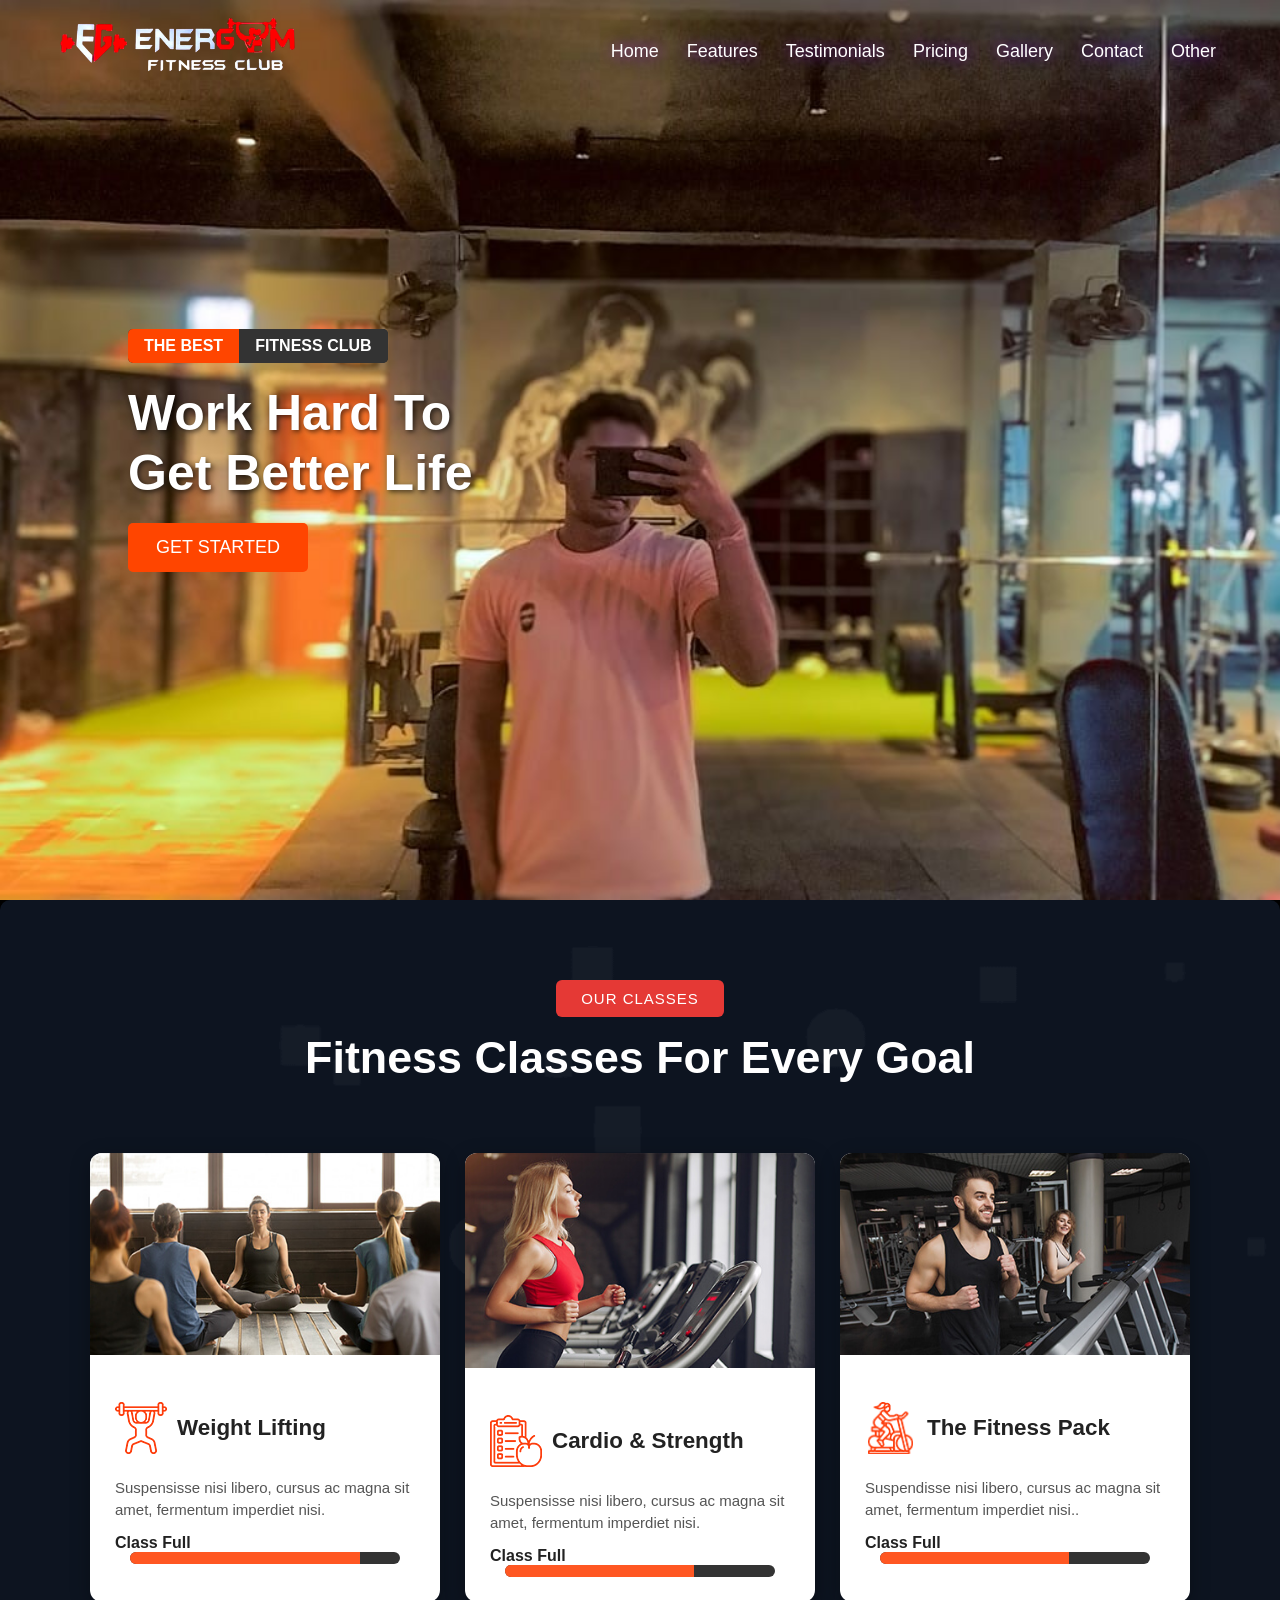
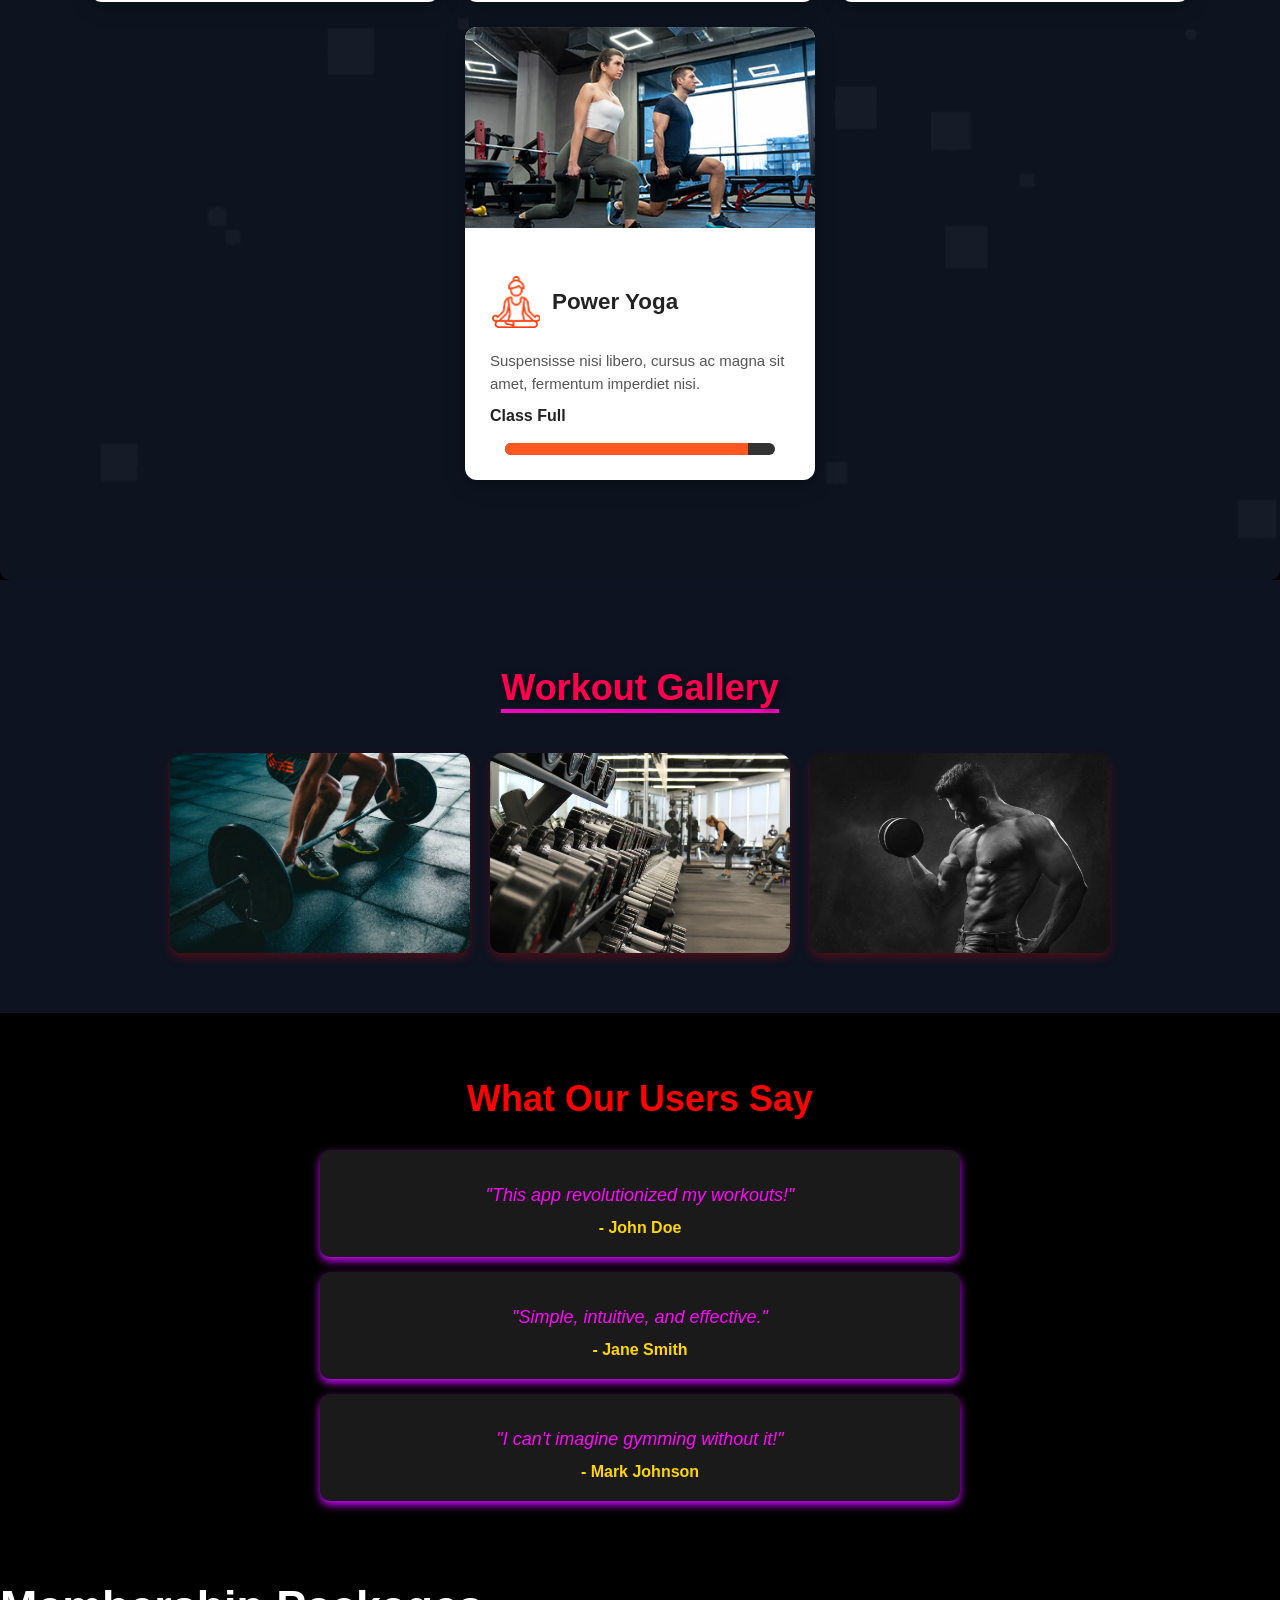
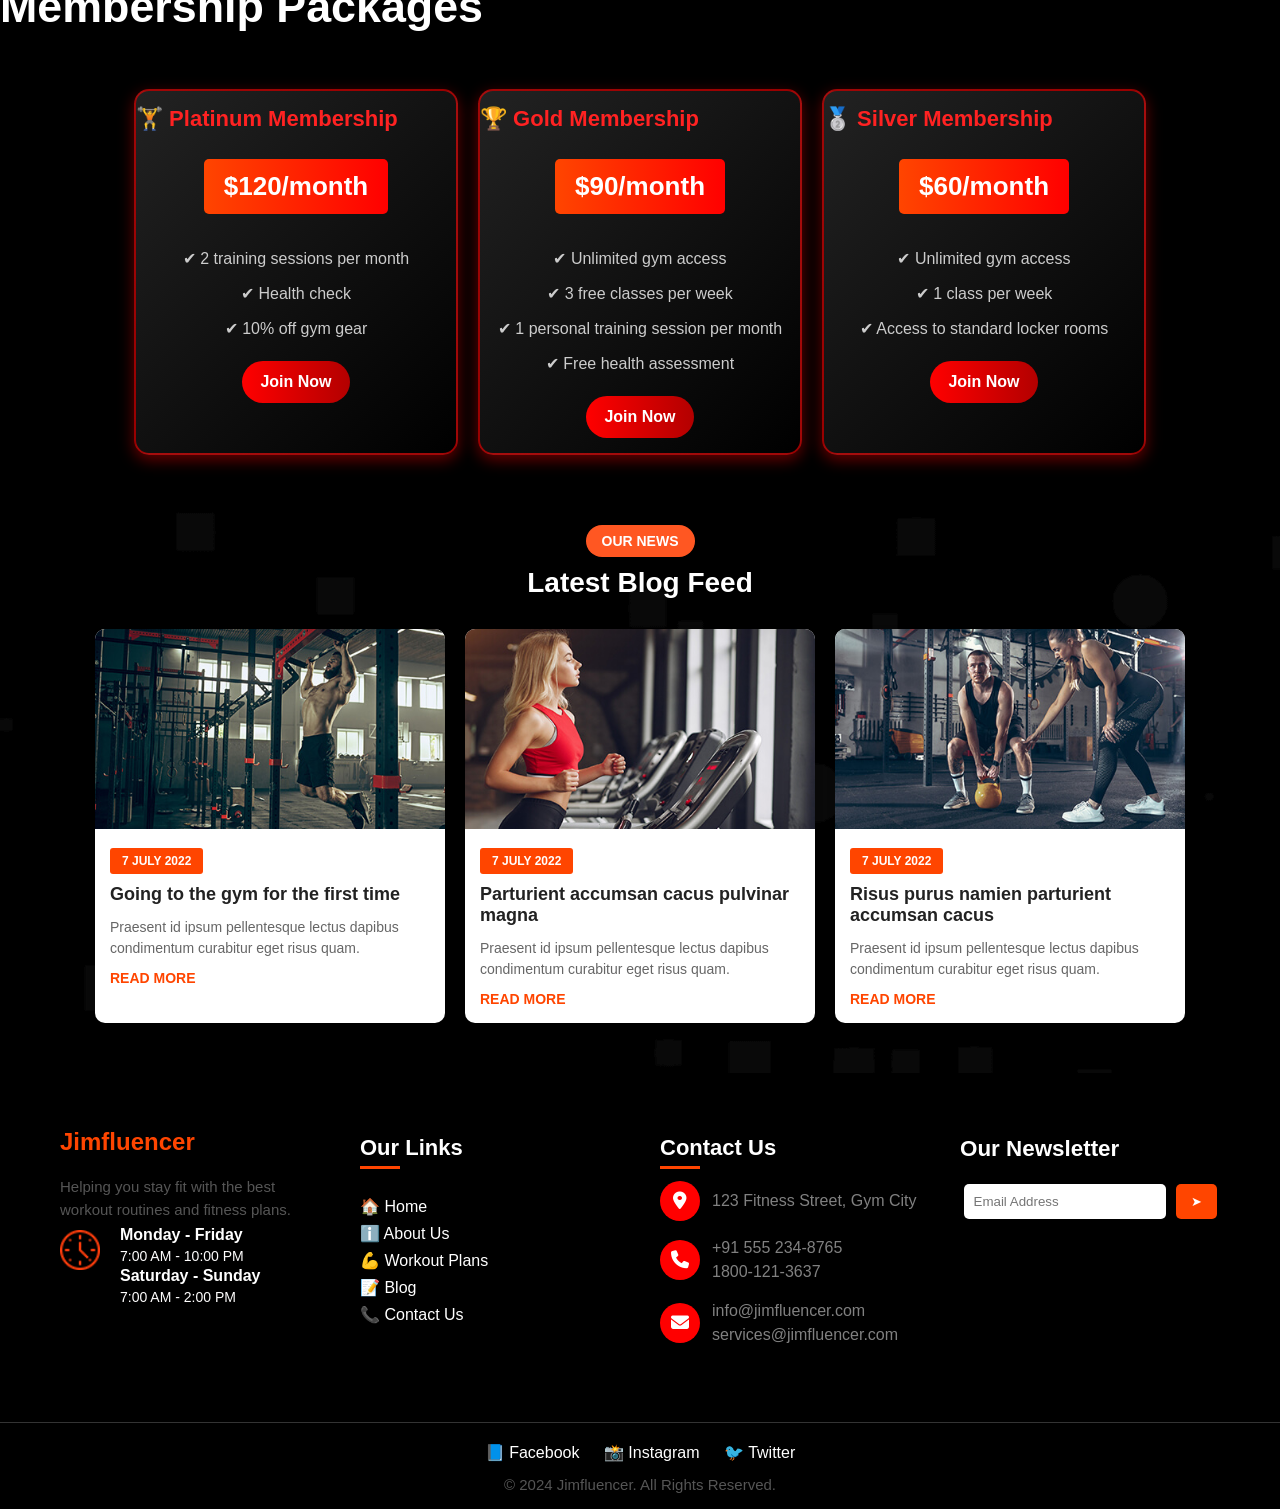
==== index.html @ 138928a2 "gym web" ====
<!DOCTYPE html>
<html lang="en">

<head>
  <meta charset="UTF-8">
  <meta name="viewport" content="width=device-width, initial-scale=1.0">
  <title>Jimfluencer Website</title>
  <head>
    <link rel="stylesheet" href="https://cdnjs.cloudflare.com/ajax/libs/font-awesome/6.4.2/css/all.min.css">
  </head>
  
  <link rel="stylesheet" href="sytle.css">
  <script src="script.js" defer></script>
  <script src="feature.js" defer></script>
  <script src="contect.js"></script>
</head>

<body>

  <!-- Navigation Bar -->
  <nav>
    <div class="logo"><img src="logo-2.png" alt="Energy Fitness Club Logo"></div>
    <div class="hamburger" id="hamburger">
      <div class="line"></div>
      <div class="line"></div>
      <div class="line"></div>
    </div>
    <ul class="nav-links">
      <li><a href="#home">Home</a></li>
      <li><a href="#features">Features</a></li>
      <li><a href="#testimonials">Testimonials</a></li>
      <li><a href="#pricing">Pricing</a></li>
      <li><a href="#gallery">Gallery</a></li>
      <li><a href="#contact">Contact</a></li>

      <!-- Other with Dropdown -->
      <li class="dropdown">
        <a href="#other" id="other-menu">Other</a>
        <ul class="dropdown-list" id="dropdownList">
            <li class="dropdown">
                <a href="#diet" id="diet-menu">Diet</a>
                <ul class="dropdown-list sub-dropdown" id="dietDropdown">
                    <li class="Aa"><a href="#keto">Keto Diet</a></li>
                    <li><a href="#vegan">Vegan Diet</a></li>
                    <li><a href="#paleo">Paleo Diet</a></li>
                </ul>
            </li>
            <li><a href="#videos">Videos</a></li>
            <li><a href="#new-list">Our New List</a></li>
            <li><a href="#charts">Charts</a></li>
        </ul>
    </li>
    
    </ul>
  </nav>


<!-- hero section -->
  <section class="hero">
    <div class="hero-tag">
        <span class="highlight">THE BEST</span>
        <span class="normal">FITNESS CLUB</span>
    </div>
    <h1>Work Hard To <br> Get Better Life</h1>
    <!-- <p>Duis mollis felis quis libero dictum vehicula. Duis dictum lorem mi, a faucibus nisi eleifend eu.</p> -->
    <button class="hero-btn">GET STARTED</button>
</section>


<section id="features" class="features-section">
  <div class="section-header">
    <span class="tag">OUR CLASSES</span>
    <h2>Fitness Classes For Every Goal</h2>
  </div>

  <div class="features-grid">
    <div class="feature-card">
      <div class="feature-image">
        <img src="weight-lifting.jpg" alt="Weight Lifting">
      </div>
      <div class="feature-content">
        <h3><img src="class-icon-1.png" alt=""> Weight Lifting</h3>
        <p>Suspensisse nisi libero, cursus ac magna sit amet, fermentum imperdiet nisi.</p>
        <span class="status">Class Full</span>
        <div class="progress-bar">
          <div class="progress" style="width: 85%;"></div>
        </div>
      </div>
    </div>
   
    <div class="feature-card">
      <div class="feature-image">
        <img src="cardio-strength.jpg" alt="Cardio & Strength">
      </div>
      <div class="feature-content">
        <h3><img src="class-icon-4.png" alt=""> Cardio & Strength</h3>
        <p>Suspensisse nisi libero, cursus ac magna sit amet, fermentum imperdiet nisi.</p>
        <span class="status">Class Full</span>
        <div class="progress-bar">
          <div class="progress" style="width: 70%;"></div>
        </div>
      </div>
    </div>
    <div class="feature-card">
      <div class="feature-image">
        <img src="class-2.jpg" alt="Cardio & Strength">
      </div>
      <div class="feature-content">
        <h3><img src="class-icon-2.png" alt=""> The Fitness Pack</h3>
        <p>Suspendisse nisi libero, cursus ac magna sit amet, fermentum imperdiet nisi..</p>
        <span class="status">Class Full</span>
        <div class="progress-bar">
          <div class="progress" style="width: 70%;"></div>
        </div>
      </div>
    </div>

    <div class="feature-card">
      <div class="feature-image">
        <img src="power-yoga.jpg" alt="Power Yoga">
      </div>
      <div class="feature-content">
        <h3><img src="class-icon-3.png" alt=""> Power Yoga</h3>
        <p>Suspensisse nisi libero, cursus ac magna sit amet, fermentum imperdiet nisi.</p>
        
        <div>
          <span class="status">Class Full</span> 
        </div>
        <span class="progress-value">70%</span>
        <div class="progress-bar">
          <div class="progress" style="width: 90%;"></div>
        </div>
      </div>
    </div>
  </div>
</section>


  <!-- Gallery Section -->
  <section class="scroll-section" id="gallery">
    <h2>Workout Gallery</h2>
    <div class="gallery">
      <img src="gym1.jpg" alt="Workout 1" class="gallery-item">
      <img src="gym2.jpg" alt="Workout 2" class="gallery-item">
      <img src="gym3.jpg" alt="Workout 3" class="gallery-item">
    </div>
  </section>

  <!-- Testimonials Section -->
  <section class="scroll-section" id="testimonials">
    <h2>What Our Users Say</h2>
    <div class="testimonial-5">
      <p>"This app revolutionized my workouts!"</p>
      <span>- John Doe</span>
    </div>
    <div class="testimonial-5">
      <p>"Simple, intuitive, and effective."</p>
      <span>- Jane Smith</span>
    </div>
    <div class="testimonial-5">
      <p>"I can't imagine gymming without it!"</p>
      <span>- Mark Johnson</span>
    </div>
  </section>
  
  <!-- Pricing Section -->
  <section class="scroll-section" id="pricing">
      <h2>Membership Packages</h2>
      
      <div class="pricing-container">
          <!-- Platinum Membership -->
          <div class="pricing-plan platinum">
              <h3>🏋️ Platinum Membership</h3>
              <p class="price">$120/month</p>
              <ul class="plan-features">
                  <li>✔ 2 training sessions per month</li>
                  <li>✔ Health check</li>
                  <li>✔ 10% off gym gear</li>
              </ul>
              <button class="plan-btn">Join Now</button>
          </div>
  
          <!-- Gold Membership -->
          <div class="pricing-plan gold">
              <h3>🏆 Gold Membership</h3>
              <p class="price">$90/month</p>
              <ul class="plan-features">
                  <li>✔ Unlimited gym access</li>
                  <li>✔ 3 free classes per week</li>
                  <li>✔ 1 personal training session per month</li>
                  <li>✔ Free health assessment</li>
              </ul>
              <button class="plan-btn">Join Now</button>
          </div>
  
          <!-- Silver Membership -->
          <div class="pricing-plan silver">
              <h3>🥈 Silver Membership</h3>
              <p class="price">$60/month</p>
              <ul class="plan-features">
                  <li>✔ Unlimited gym access</li>
                  <li>✔ 1 class per week</li>
                  <li>✔ Access to standard locker rooms</li>
              </ul>
              <button class="plan-btn">Join Now</button>
          </div>
      </div>
  

  </section>
  

  <!-- blog  -->
  <section class="blog-section"> 
    <div class="blog-header">
        <span class="blog-tag">OUR NEWS</span>
        <h2>Latest Blog Feed</h2>
    </div>
    <div class="blog-container">
        <div class="blog-card">
            <img src="blog-1.jpg" alt="Going to the gym">
            <div class="blog-content">
                <span class="blog-date">7 JULY 2022</span>
                <h3>Going to the gym for the first time</h3>
                <p>Praesent id ipsum pellentesque lectus dapibus condimentum curabitur eget risus quam.</p>
                <a href="#" class="read-more">READ MORE</a>
            </div>
        </div>

        <div class="blog-card">
            <img src="blog-2.jpg" alt="Treadmill Workout">
            <div class="blog-content">
                <span class="blog-date">7 JULY 2022</span>
                <h3>Parturient accumsan cacus pulvinar magna</h3>
                <p>Praesent id ipsum pellentesque lectus dapibus condimentum curabitur eget risus quam.</p>
                <a href="#" class="read-more">READ MORE</a>
            </div>
        </div>

        <div class="blog-card">
            <img src="blog-3.jpg" alt="Strength Training">
            <div class="blog-content">
                <span class="blog-date">7 JULY 2022</span>
                <h3>Risus purus namien parturient accumsan cacus</h3>
                <p>Praesent id ipsum pellentesque lectus dapibus condimentum curabitur eget risus quam.</p>
                <a href="#" class="read-more">READ MORE</a>
            </div>
        </div>
    </div>
</section>

  
  
<!-- Footer Section -->

<footer>
  <div class="footer-container">
    
    <!-- About Section -->
    <div class="footer-about">
      <h2 class="footer-logo">Jimfluencer</h2>
      <p>Helping you stay fit with the best workout routines and fitness plans.</p>
      <div class="footer-hours">
        <div class="footer-time">
          <img src="footer-clock.png" alt="Clock Icon" class="icon">
          <div>
            <strong>Monday - Friday</strong>
            <p>7:00 AM - 10:00 PM</p>
            <strong>Saturday - Sunday</strong>
            <p>7:00 AM - 2:00 PM</p>
          </div>
        </div>
        
       
      </div>
      
    </div>

    <!-- Links -->
    <div class="footer-links">
      <h3>Our Links</h3>
      <ul>
        <li><a href="http://127.0.0.1:3000/fitlife-master/index.html">🏠 Home</a></li>
        <li><a href="#">ℹ️ About Us</a></li>
        <li><a href="#">💪 Workout Plans</a></li>
        <li><a href="#">📝 Blog</a></li>
        <li><a href="#">📞 Contact Us</a></li>
      </ul>
    </div>

   <!-- Contact Info -->
<!-- Contact Info -->
<div class="footer-contact">
  <h3>Contact Us</h3>
  <div class="contact-item">
      <i class="fa-solid fa-location-dot contact-icon"></i>
      <p>123 Fitness Street, Gym City</p>
  </div>
  <div class="contact-item">
      <i class="fa-solid fa-phone contact-icon"></i>
      <p>+91 555 234-8765<br>1800-121-3637</p>
  </div>
  <div class="contact-item">
      <i class="fa-solid fa-envelope contact-icon"></i>
      <p>info@jimfluencer.com<br>services@jimfluencer.com</p>
  </div>
</div>



    <!-- Newsletter -->
    <div class="footer-newsletter">
      <h3>Our Newsletter</h3>
      <form>
        <input type="email" placeholder="Email Address" required>
        <button type="submit">&#10148;</button>
      </form>
    </div>
  </div>

  <!-- Social Media & Copyright -->
  <div class="footer-bottom">
    <div class="social-links">
      <a href="#">📘 Facebook</a>
      <a href="#">📸 Instagram</a>
      <a href="#">🐦 Twitter</a>
    </div>
    <p>&copy; 2024 Jimfluencer. All Rights Reserved.</p>
  </div>
</footer>



  <script>
    document.getElementById('hamburger').addEventListener('click', function () {
      document.querySelector('.nav-links').classList.toggle('nav-active');
    });
  </script>
</body>

</html>
---- sytle.css ----
/* Scrollbar Styling */
::-webkit-scrollbar {
    width: 10px;
}

::-webkit-scrollbar-track {
    background: rgb(0, 0, 0); /* White background */
}

::-webkit-scrollbar-thumb {
    background: red; /* Red scrollbar */
    border-radius: 5px;
}

::-webkit-scrollbar-thumb:hover {
    background: red; /* Darker red on hover */
}

body {
    margin: 0;
    background-color: black;
    color: white;
    font-family: Arial, sans-serif;
}
/* Navigation Bar */
nav {
    position: fixed;
    top: 0;
    left: 0;
    width: 100%;
    padding: 15px 50px;
    display: flex;
    justify-content: space-between;
    align-items: center;
    z-index: 1000;
    box-sizing: border-box;
    background: transparent;
    transition: background 1s ease-in-out
}
/* Navbar Background After Scrolling */
nav.scrolled {
    background: rgba(0, 0, 0, 0.9);
}

/* Logo */
nav .logo {
    font-size: 28px;
    font-weight: bold;
    color: #00FF9D;
    letter-spacing: 2px;
    transition: color 0.3s;
}
.logo img {
    height: 65px; /* Adjust size */
    width: 100%;
}

/* Navigation Links */
.nav-links{
    background-color: none
    ;
}
nav ul {
    list-style: none;
    display: flex;
    gap: 0px;
    margin: 0;
    padding: 0;
}

nav ul li a {
    text-shadow: 0 0 15px #7c1eb0, 0 0 30px #4e0077;
    text-decoration: none;
    color: white;
    font-size: 18px;
    padding: 8px 12px;
    transition: color 0.3s, background-color 0.3s;
    border: 2px solid transparent;
    border-radius: 5px;
}

/* Hover Effect */
nav ul li a:hover {
    border-bottom: 4px solid yellow;
    color: yellow;
    /* background-color: rgba(255, 255, 0, 0.1); */
}

.logo img {
    height: 65px; /* Adjust size */
    width: 100%;
    filter: brightness(1) contrast(1.2);
    
}


/* Hamburger Icon (Mobile) */
.hamburger {
    display: none;
    flex-direction: column;
    gap: 5px;
    cursor: pointer;
    z-index: 1100; /* Ensure it's above other elements */
    transition: all 0.3s ease-in-out;
}

.hamburger .line {
    width: 35px;
    height: 4px;
    background-color: white;
    border-radius: 5px;
    transition: all 0.3s ease-in-out;
}

/* Active Hamburger State */
.hamburger.active .line:nth-child(1) {
    transform: translateY(9px) rotate(45deg);
    background-color: #ff4500;
}

.hamburger.active .line:nth-child(2) {
    opacity: 0;
}

.hamburger.active .line:nth-child(3) {
    transform: translateY(-9px) rotate(-45deg);
    background-color: #ff4500;
}

/* Navigation for Mobile */
@media (max-width: 768px) {
    nav ul {
        display: none;
    }

    .hamburger {
        display: flex;
    }

    .nav-active {
        display: flex;
        flex-direction: column;
        width: 100%;
        text-align: center;
        position: absolute;
        top: 70px;
        left: 0;
        /* background: rgba(24, 24, 24, 0.9); */
        backdrop-filter: blur(8px);
        padding: 20px;
        border-radius: 5px;
        box-shadow: 0 4px 6px rgba(0, 0, 0, 0.3);
        transition: transform 0.3s ease-in-out;
    }

    .nav-active li {
        margin: 15px 0;
        font-size: 18px;
    }
}

/* Dropdown Menu */
.dropdown-list {
    display: none;
    position: absolute;
    background: rgba(0, 0, 0, 0.9);
    border-radius: 5px;
    padding: 0;
    z-index: 1000;
    border-left: 3px solid rgb(255, 0, 230);
    border-right: 3px solid rgb(255, 0, 230);
    border-bottom: 3px solid rgb(255, 0, 230);
    box-shadow: 0 4px 8px rgba(0, 0, 0, 0.2);
    transform: translateY(10px);
    opacity: 0;
    transition: opacity 0.3s ease-in-out, transform 0.3s ease-in-out;
}

/* Show Dropdown */
.show-dropdown {
    display: block !important;
    opacity: 1;
    transform: translateY(0);
}

.dropdown-list li {
    padding: 12px;
    position: relative;
    border-bottom: 1px solid rgba(255, 255, 255, 0.2);
    transition: background 0.3s;
}

.dropdown-list li:last-child {
    border-bottom: none;
}

.dropdown-list li:hover {
    background: rgba(255, 255, 255, 0.1);
}

.dropdown-list li a {
    text-decoration: none;
    color: white;
    display: block;
    transition: color 0.3s;
}

.dropdown-list li a:hover {
    color: #00ff9d;
    border-bottom: 3px solid rgb(0, 255, 51);
}

/* Sub-Dropdown */
.sub-dropdown {
    position: absolute;
    top: 0;
    right: 100%;
    background: rgba(0, 0, 0, 0.9);
    border-radius: 5px;
    padding: 5px 0;
    display: none;
    border: 2px solid red;
    box-shadow: 0 4px 8px rgba(0, 0, 0, 0.2);
    transform: translateX(-10px);
    opacity: 0;
    transition: opacity 0.3s ease-in-out, transform 0.3s ease-in-out;
}

.dropdown-list li:hover .sub-dropdown {
    display: block;
    opacity: 1;
    transform: translateX(0);
}

.sub-dropdown a {
    display: block;
    padding: 10px 20px;
    color: red;
    transition: background 0.3s;
}

.sub-dropdown a:hover {
    background: rgba(255, 255, 255, 0.1);
}



/* hero */
/* Hero Section */
.hero {
    position: relative;
    width: 100%;
    min-height: 100vh; /* Full screen height */
    background: url('workout.jpg') no-repeat center center;
    background-size: cover; /* Cover entire section */
    background-attachment: fixed; /* Optional: Parallax effect */
    display: flex;
    flex-direction: column;
    justify-content: center;
    align-items: flex-start; /* Align content to the left */
    text-align: left; /* Align text to the left */
    padding: 50px 10%; /* Adjust padding for proper positioning */
    box-sizing: border-box;
}

/* Hero Tag */
.hero .hero-tag {
    display: inline-flex;
    background: #2c2c2c;
    border-radius: 5px;
    overflow: hidden;
    font-size: 16px;
    font-weight: bold;
}

.hero .hero-tag span {
    padding: 8px 16px;
    text-transform: uppercase;
}

.hero .hero-tag .highlight {
    background: #ff4500;
    color: white;
}

.hero .hero-tag .normal {
    background: #333;
    color: white;
}

/* Hero Heading */
.hero h1 {
    font-size: 50px;
    font-weight: bold;
    margin: 20px 0;
    line-height: 1.2;
    color: white;
    text-shadow: 2px 2px 5px rgba(0, 0, 0, 0.6);
    max-width: 600px;
}

/* Hero Paragraph */
.hero p {
    font-size: 18px;
    color: #ccc;
    max-width: 600px;
    margin-bottom: 20px;
}

/* Hero Button */
.hero .hero-btn {
    display: inline-block;
    padding: 14px 28px;
    font-size: 18px;
    background-color: #ff4500;
    color: white;
    border: none;
    cursor: pointer;
    border-radius: 5px;
    transition: background-color 0.3s, transform 0.3s;
}

.hero .hero-btn:hover {
    background-color: black;
    transform: scale(1.05);
}

/* Responsive: Center on smaller screens */
@media (max-width: 768px) {
    .hero {
        align-items: center;
        text-align: center;
        padding: 50px 20px;
    }
}

 Effect */
.feature-content button:hover {
    background-color: #7532cd;
    transform: scale(1.1);
}

 
/* Features Section */
.header {
    background-color: #d32f2f;
    color: white;
    padding: 20px;
    text-align: center;
    font-size: 26px;
    font-weight: bold;
    letter-spacing: 1px;
}

.features-section {
    background: url('classes-bg.png') no-repeat center center/cover;
    background-color: #0d1420;
    padding: 80px 20px;
    text-align: center;
    border-radius: 10px;
}

.section-header {
    margin-bottom: 50px;
}

.tag {
    display: inline-block;
    background: #e53935;
    color: #fff;
    padding: 10px 25px;
    border-radius: 6px;
    font-size: 15px;
    text-transform: uppercase;
    letter-spacing: 1px;
}

h2 {
    font-size: 2.8rem;
    color: #fff;
    margin-top: 15px;
}

.features-grid {
    display: flex;
    justify-content: center;
    gap: 25px;
    flex-wrap: wrap;
    padding: 20px;
}

.feature-card {
    background: #fff;
    border-radius: 12px;
    overflow: hidden;
    text-align: left;
    max-width: 350px;
    box-shadow: 0 5px 20px rgba(0, 0, 0, 0.3);
    transition: transform 0.3s ease-in-out;
    position: relative;
}

.feature-card:hover {
    transform: scale(1.07);
    box-shadow: 0 6px 15px rgba(255, 4, 167, 0.9);
}

.feature-image img {
    width: 100%;
    height: auto;
    display: block;
}

.feature-content {
    padding: 25px;
}

h3 {
    font-size: 1.6rem;
    color: #222;
    display: flex;
    align-items: center;
    gap: 12px;
}

p {
    font-size: 15px;
    color: #555;
    margin: 12px 0;
    line-height: 1.5;
}

.status {
    font-weight: bold;
    color: #222;
}

.progress-container {
    position: relative;
    width: 100%;
    max-width: 320px;
    margin-bottom: 25px;
}

.progress-label {
    position: absolute;
    top: -20px;
    left: 95%;
    font-weight: bold;
    color: #000;
}

.progress-bar {
    background-color: #e0e0e0;
    border-radius: 12px;
    height: 12px;
    width: 100%;
    position: relative;
    overflow: hidden;
}

.progress {
    height: 100%;
    background-color: #ff5722;
    transition: width 0.5s ease-in-out;
}

/* Scrollable Image Section */
.image-scroll {
    display: flex;
    overflow-x: auto;
    gap: 12px;
    padding: 12px 0;
    scroll-snap-type: x mandatory;
    -webkit-overflow-scrolling: touch;
    border-radius: 10px;
}

.image-scroll img {
    width: 90px; /* Adjust as needed */
    height: 90px;
    border-radius: 10px;
    flex-shrink: 0;
    scroll-snap-align: start;
    box-shadow: 0 4px 8px rgba(0, 0, 0, 0.2);
}

/* Hide scrollbar */
.image-scroll::-webkit-scrollbar {
    display: none;
}

.image-scroll-container {
    overflow-x: auto;
    white-space: nowrap;
    padding: 12px 0;
}

/* Gallery Section */
#gallery {
    background-color: #0d1321; /* Darker, modern shade */
    color: white;
    padding: 60px 20px;
    text-align: center;
}

/* Section Title */
#gallery h2 {
    border-bottom: 4px solid #ff00c3;
    display: inline-block;
    padding-top: 12px;
    font-size: 36px;
    color: #ff004f;
    text-shadow: 3px 3px 8px rgba(0, 0, 0, 0.6);
    margin-bottom: 40px;
    font-weight: bold;
}

/* Gallery Container */
.gallery {
    display: flex;
    justify-content: center;
    flex-wrap: wrap;
    gap: 20px;
}

/* Gallery Items (Images) */
.gallery-item {
    width: 300px;
    height: 200px;
    border-radius: 12px;
    object-fit: cover;
    box-shadow: 0 5px 10px rgba(255, 0, 0, 0.25);
    transition: transform 0.4s ease-in-out, box-shadow 0.4s ease-in-out;
    cursor: pointer;
}

/* Hover Effect */
.gallery-item:hover {
    transform: scale(1.08);
    box-shadow: 0 8px 16px rgba(255, 0, 0, 0.5);
    opacity: 0.9;
}

/* Responsive Design */
@media (max-width: 768px) {
    .gallery-item {
        width: 260px;
        height: 180px;
    }

    #gallery h2 {
        font-size: 32px;
    }
}

@media (max-width: 480px) {
    .gallery-item {
        width: 220px;
        height: 150px;
    }

    #gallery h2 {
        font-size: 28px;
    }
}

/* Testimonials Section */
#testimonials {
    background-color: #000; /* Black background */
    color: white;
    padding: 50px 20px;
    text-align: center;
}

/* Section Title */
#testimonials h2 {
    font-size: 36px;
    color: red;
    text-shadow: 2px 2px 5px black;
    margin-bottom: 30px;
}

/* Testimonial Box */
.testimonial-5 {
    background: rgba(255, 255, 255, 0.1); /* Slight transparency */
    padding: 20px;
    margin: 15px auto;
    max-width: 600px;
    border-radius: 10px;
    box-shadow: 0 4px 8px rgb(205, 4, 255);
    transition: transform 0.3s, box-shadow 0.3s;
}

/* Hover Effect */
.testimonial-5:hover  {
    transform: scale(1.05);

    box-shadow: 0 6px 12px rgba(255, 4, 167, 0.811);
}

/* Testimonial Text */
.testimonial-5 p {
    font-size: 18px;
    font-style: italic;
    color: rgb(255, 7, 251); /* Neon green */
    margin-bottom: 10px;
}

/* Author Name */
.testimonial-5 span {
    font-size: 16px;
    font-weight: bold;
    color: #FFD700; /* Gold */
    display: block;
}


/* Pricing Section */
.pricing-container {
    display: flex;
    flex-direction: row;
    gap: 20px;
    justify-content: center;
    flex-wrap: wrap;
    padding: 20px;
    /* background: linear-gradient(135deg, #000, #1a1a1a); Dark gradient */
}

/* Pricing Plan Card */
.pricing-plan {
    width: 320px;
    background: linear-gradient(135deg, #222, #000); /* Smooth black gradient */
    border-radius: 15px;
    overflow: hidden;
    box-shadow: 0px 5px 15px rgba(255, 0, 0, 0.4);
    text-align: center;
    border: 2px solid rgba(255, 0, 0, 0.6);
    transition: transform 0.3s ease-in-out, box-shadow 0.3s;
}

.pricing-plan:hover {
    transform: translateY(-7px);
    box-shadow: 0px 10px 20px rgba(255, 0, 0, 0.7);
}

/* Membership Title */
.pricing-plan h3 {
    font-size: 22px;
    font-weight: bold;
    color: #ff2222; /* Bright red */
    margin: 15px 0;
}

/* Price */
.pricing-plan .price {
    font-size: 26px;
    font-weight: bold;
    color: #ffffff;
    background: linear-gradient(90deg, #ff4500, #ff0000);
    display: inline-block;
    padding: 8px 20px;
    border-radius: 5px;
}

/* Plan Features */
.plan-features {
    list-style: none;
    padding: 15px;
    margin: 0;
}

.plan-features li {
    font-size: 16px;
    color: #ccc;
    padding: 8px 0;
}

/* Join Button */
.plan-btn {
    background: linear-gradient(90deg, #ff0000, #b30000);
    color: white;
    border: none;
    padding: 12px 18px;
    font-size: 16px;
    font-weight: bold;
    border-radius: 30px;
    cursor: pointer;
    transition: background 0.3s, transform 0.2s;
    margin-bottom: 15px;
}

.plan-btn:hover {
    background: linear-gradient(90deg, #ff4500, #ff0000);
    transform: scale(1.05);
}


/* Progress Bar Section */
.class-full {
    font-weight: bold;
    color: #fff;
    display: flex;
    justify-content: space-between;
    align-items: center;
    padding: 10px;
}

.progress-bar {
    width: 90%;
    height: 12px;
    background: #333;
    border-radius: 10px;
    margin: auto;
    overflow: hidden;
    position: relative;
}

.progress-fill {
    height: 100%;
    background: linear-gradient(90deg, #ff0000, #800000);
    border-radius: 10px;
}

/* Horizontal Scroll for Mobile */
.pricing-scroll {
    display: flex;
    gap: 20px;
    overflow-x: auto;
    padding: 15px 0;
    scroll-snap-type: x mandatory;
    -webkit-overflow-scrolling: touch;
    white-space: nowrap;
}

/* Show Scrollbar */
.pricing-scroll::-webkit-scrollbar {
    height: 8px;
}

.pricing-scroll::-webkit-scrollbar-track {
    background: #222;
    border-radius: 10px;
}

.pricing-scroll::-webkit-scrollbar-thumb {
    background: #ff2222;
    border-radius: 10px;
}

.pricing-scroll::-webkit-scrollbar-thumb:hover {
    background: #ff5722;
}


/* Blog Section */
.blog-section {
    background: url('classes-bg.png');
    text-align: center;
    padding: 50px 20px;
}

.blog-header {
    margin-bottom: 30px;
}

.blog-tag {
    display: inline-block;
    background: #ff5722;
    color: white;
    padding: 8px 16px;
    font-size: 14px;
    font-weight: bold;
    border-radius: 20px;
}

.blog-header h2 {
    font-size: 28px;
    margin-top: 10px;
}

/* Blog Cards */
.blog-container {
    display: flex;
    justify-content: center;
    gap: 20px;
    flex-wrap: wrap;
}

.blog-card {
    background: white;
    border-radius: 10px;
    overflow: hidden;
    box-shadow: 0 4px 10px rgba(0, 0, 0, 0.1);
    text-align: left;
    width: 350px; /* Adjust card width */
    transition: transform 0.3s;
}

.blog-card:hover {
    transform: scale(1.05);
}

.blog-card img {
    width: 100%;
    height: 200px;
    object-fit: cover;
}

.blog-content {
    padding: 15px;
}

.blog-date {
    display: inline-block;
    background: #ff4500;
    color: white;
    padding: 6px 12px;
    font-size: 12px;
    font-weight: bold;
    border-radius: 3px;
}

.blog-content h3 {
    font-size: 18px;
    margin: 10px 0;
    font-weight: bold;
}

.blog-content p {
    color: #666;
    font-size: 14px;
    margin-bottom: 10px;
}

.read-more {
    color: #ff4500;
    font-size: 14px;
    font-weight: bold;
    text-decoration: none;
}

.read-more:hover {
    text-decoration: underline;
}



/* Footer Styles */
.footer {
    background-color: red;
    color: white;
    text-align: center;
    padding: 10px;
    position: fixed;
    bottom: 0;
    width: 100%;
}

.footer-container {
    max-width: 1200px;
    margin: auto;
    display: flex;
    flex-wrap: wrap;
    justify-content: space-between;
    padding: 20px;
}

.footer-about,
.footer-links,
.footer-contact,
.footer-newsletter {
    flex: 1;
    min-width: 250px;
    padding: 20px;
}

.footer-about p {
    margin: 5px 0;
}

.footer-logo {
    color: #FF4500;
    font-size: 24px;
    font-weight: bold;
}

/* Fix: Single .icon definition */
.icon {
    margin-top: -35px;
    width: 40px;
    height: 40px;
    margin-right: 8px;
    vertical-align: middle;
}

/* Footer Time Section */
.footer-hours {
    display: flex;
    flex-direction: column;
    gap: 12px; /* Space between time slots */
}

.footer-time {
    display: flex;
    align-items: center; /* Fix alignment */
    gap: 12px; /* Space between icon and text */
}

.footer-time div {
    display: flex;
    flex-direction: column;
}

.footer-time strong {
    color: white;
    font-size: 16px;
}

.footer-time p {
    color: rgb(255, 254, 254);
    font-size: 14px;
    margin: 2px 0 0;
}

/* Footer Links */
/* Footer Links Styling */
.footer-links {
    color: white;
}

/* Underline effect for headings */
.footer-links h3 {
    color: white;
    font-size: 22px;
    margin-bottom: 12px;
    position: relative;
    display: inline-block;
}
h3 {
    font-size: 1.4rem;
    color: #222;
    display: flex;
    align-items: center;
    gap: 10px;
}
/* Adding underline effect */
.footer-links h3::after {
    content: "";
    display: block;
    width: 40px;  /* Adjust width of the underline */
    height: 3px;  /* Thickness of the underline */
    background-color: #FF4500; /* Color of underline */
    margin-top: 5px;
}

.footer-links ul {
    list-style: none;
    padding: 0;
}

.footer-links ul li {
    margin: 8px 0;
}

.footer-links ul li a {
    color: white;
    text-decoration: none;
    transition: color 0.3s ease;
}

.footer-links ul li a:hover {
    color: #FF4500;
}

/* Footer Contact Styling */
.footer-contact {
    color: rgb(255, 255, 255);
    max-width: 300px;
}

.footer-contact h3 {
    color: white;
    font-size: 22px;
    margin-bottom: 12px;
    position: relative;
    display: inline-block;
}

/* Underline effect for heading */
.footer-contact h3::after {
    content: "";
    display: block;
    width: 40px;  /* Adjust width of the underline */
    height: 3px;  /* Thickness of the underline */
    background-color: #FF4500; /* Color of underline */
    margin-top: 5px;
}

/* Contact items container */
.contact-item {
    display: flex;
    align-items: center;
    gap: 12px;
    margin-bottom: 15px;
}

/* Contact icons */
.contact-icon {
    background-color: rgb(255, 0, 0);
    color: white;
    font-size: 18px;
    width: 40px;
    height: 40px;
    display: flex;
    align-items: center;
    justify-content: center;
    border-radius: 50%;
}

/* Contact text */
.contact-item p {
    margin: 0;
    font-size: 16px;
    line-height: 1.5;
    color: gray;
}


/* Newsletter Form */
.footer-newsletter form {
    color: white;
    display: flex;
    align-items: center;
    justify-content: center;
}

.footer-newsletter h3{
    color: white;
}
.footer-newsletter input {
    padding: 10px;
    border: none;
    border-radius: 5px;
    margin-right: 10px;
    width: 70%;
}

.footer-newsletter button {
    background-color: #FF4500;
    color: white;
    border: none;
    padding: 10px 15px;
    border-radius: 5px;
    cursor: pointer;
}

.footer-newsletter button:hover {
    background-color: #e63900;
}

/* Footer Bottom */
.footer-bottom {
    display: flex
;
    margin-top: 20px;
    padding-top: 20px;
    border-top: 1px solid #333;
    align-items: center;
    flex-direction: column;
    align-content: stretch;
    justify-content: space-around;
}

/* Social Links */
.social-links a {
    color: white;
    text-decoration: none;
    margin: 0 10px;
    transition: color 0.3s ease;
}

.social-links a:hover {
    color: #FF4500;
}


/* Mobile Responsiveness */
@media (max-width: 768px) {
    .hero h1 {
        font-size: 48px;
    }

    .hero button {
        font-size: 18px;
        padding: 10px 20px;
    }

    .pricing-container {
        width: calc(50% - 40px);
    }
}

@media (max-width: 768px) { 
    .pricing-container {
        width: 80%;
        margin: auto;
    }
}

.container {
    display: flex;
    flex-wrap: wrap;
    justify-content: center;
    align-items: center;
    gap: 10px;
}

.item {
    flex: 1 1 300px; /* Flexible, but each item starts at 300px width */
    background: red;
    padding: 20px;
    text-align: center;
}
@media (max-width: 768px) { 
    .container {
        flex-direction: column; /* Stack items vertically */
    }
}
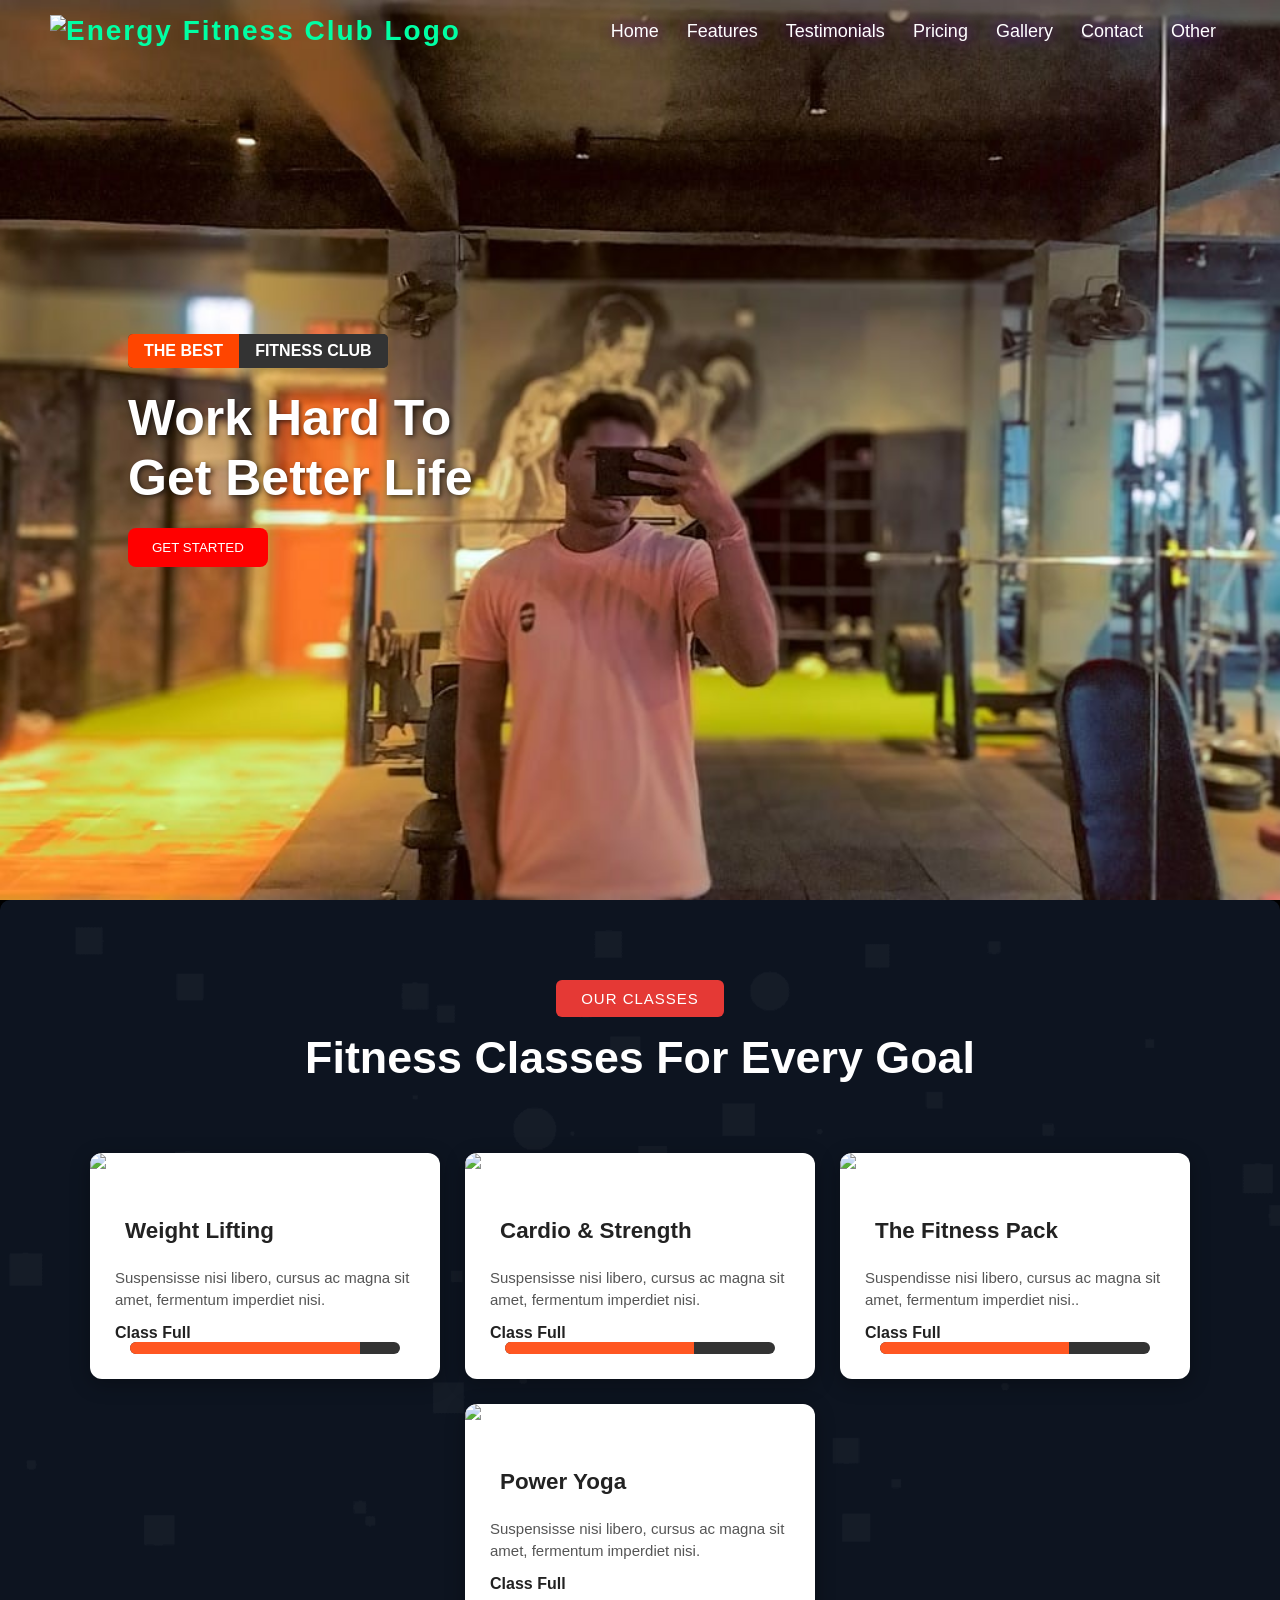
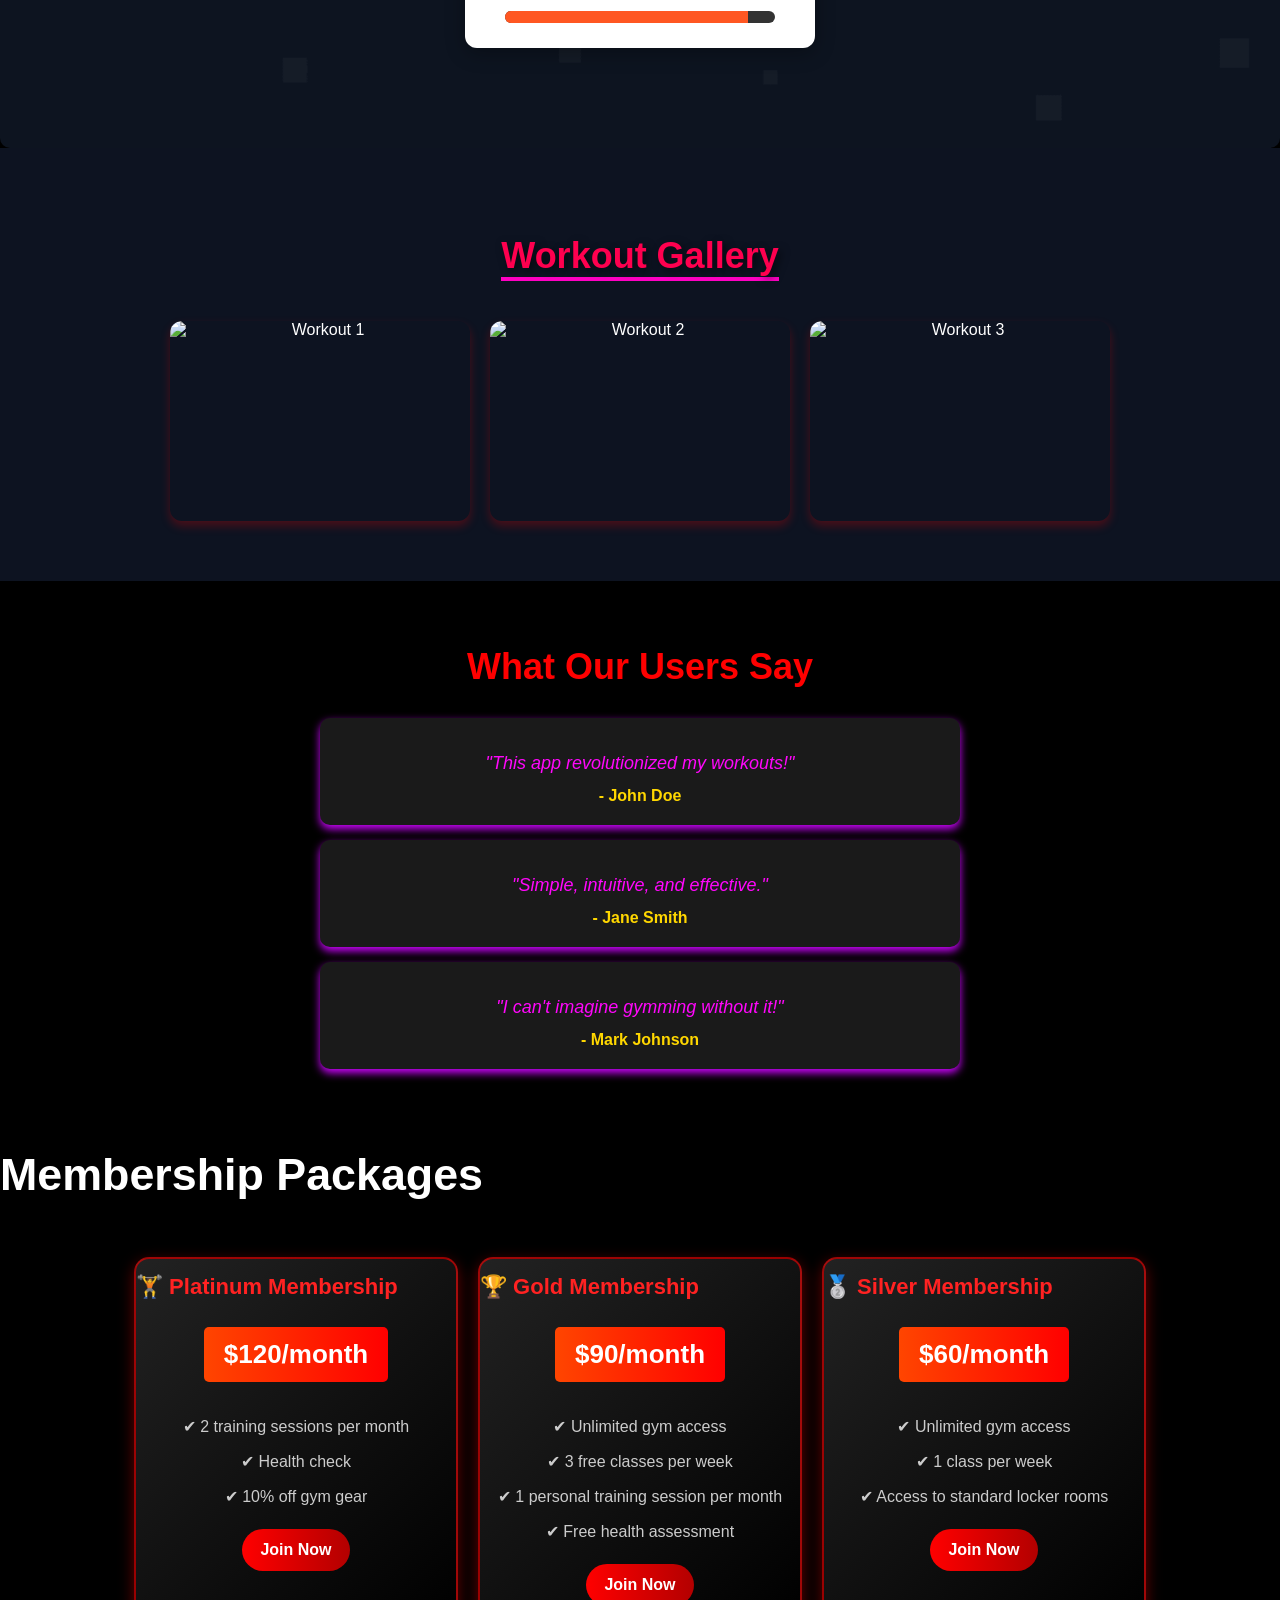
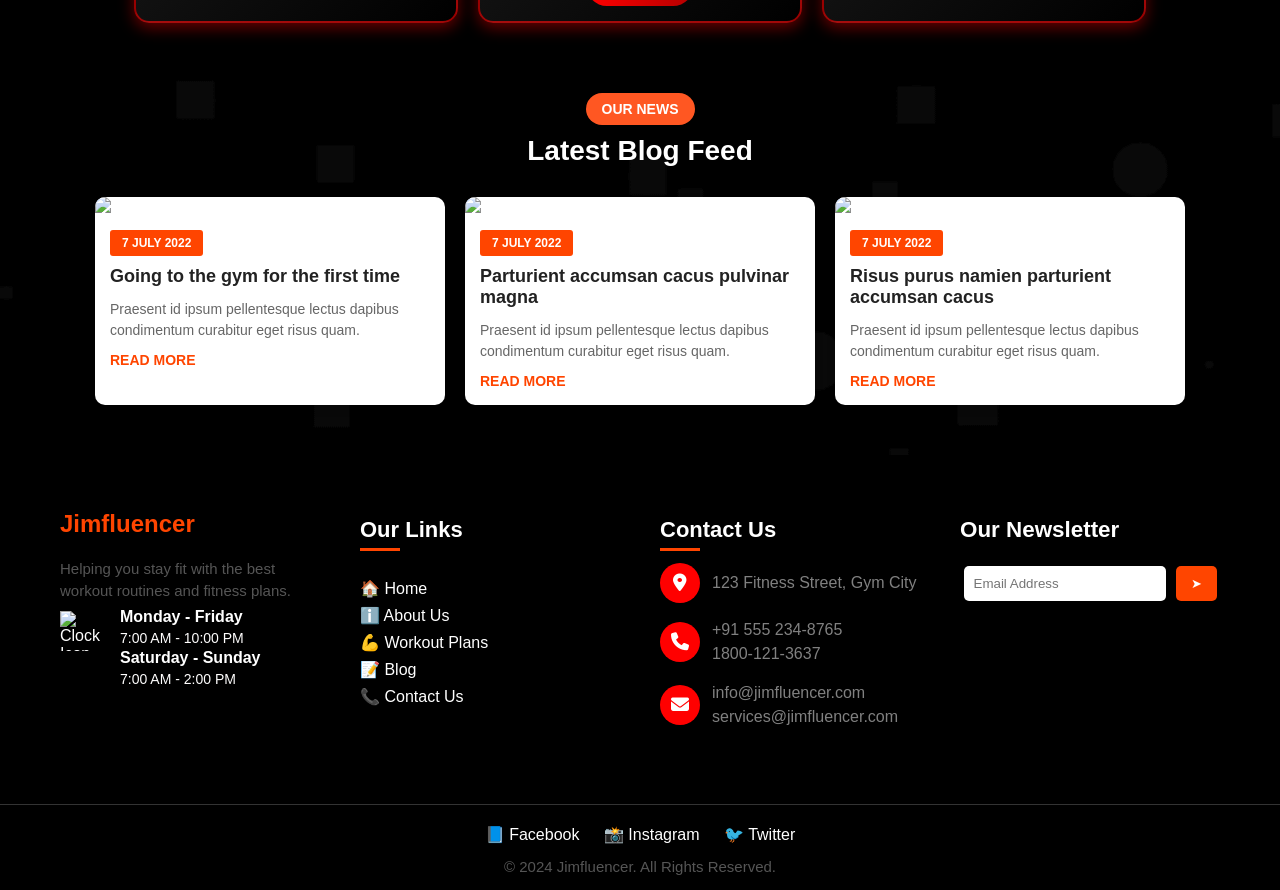
==== commit c2edb299: "index.html" ====
--- a/index.html
+++ b/index.html
@@ -15,11 +15,12 @@
   <script src="contect.js"></script>
 </head>
 
+
 <body>
 
   <!-- Navigation Bar -->
   <nav>
-    <div class="logo"><img src="logo-2.png" alt="Energy Fitness Club Logo"></div>
+    <div class="logo"><img src="images/logo-2.png" alt="Energy Fitness Club Logo"></div>
     <div class="hamburger" id="hamburger">
       <div class="line"></div>
       <div class="line"></div>
@@ -57,13 +58,20 @@
 
 <!-- hero section -->
   <section class="hero">
+   
+    
     <div class="hero-tag">
         <span class="highlight">THE BEST</span>
         <span class="normal">FITNESS CLUB</span>
     </div>
     <h1>Work Hard To <br> Get Better Life</h1>
     <!-- <p>Duis mollis felis quis libero dictum vehicula. Duis dictum lorem mi, a faucibus nisi eleifend eu.</p> -->
-    <button class="hero-btn">GET STARTED</button>
+    <button style="background-color: red; color: white; padding: 12px 24px; border: none; border-radius: 8px; cursor: pointer;">
+      <a href="form/form.html" style="text-decoration: none; color: white;">GET STARTED</a>
+    </button>
+    
+   
+    
 </section>
 
 
@@ -76,10 +84,10 @@
   <div class="features-grid">
     <div class="feature-card">
       <div class="feature-image">
-        <img src="weight-lifting.jpg" alt="Weight Lifting">
+        <img src="images/weight-lifting.jpg" alt="Weight Lifting">
       </div>
       <div class="feature-content">
-        <h3><img src="class-icon-1.png" alt=""> Weight Lifting</h3>
+        <h3><img src="images/class-icon-1.png" alt=""> Weight Lifting</h3>
         <p>Suspensisse nisi libero, cursus ac magna sit amet, fermentum imperdiet nisi.</p>
         <span class="status">Class Full</span>
         <div class="progress-bar">
@@ -90,10 +98,10 @@
    
     <div class="feature-card">
       <div class="feature-image">
-        <img src="cardio-strength.jpg" alt="Cardio & Strength">
+        <img src="images/cardio-strength.jpg" alt="Cardio & Strength">
       </div>
       <div class="feature-content">
-        <h3><img src="class-icon-4.png" alt=""> Cardio & Strength</h3>
+        <h3><img src="images/class-icon-4.png" alt=""> Cardio & Strength</h3>
         <p>Suspensisse nisi libero, cursus ac magna sit amet, fermentum imperdiet nisi.</p>
         <span class="status">Class Full</span>
         <div class="progress-bar">
@@ -103,10 +111,10 @@
     </div>
     <div class="feature-card">
       <div class="feature-image">
-        <img src="class-2.jpg" alt="Cardio & Strength">
+        <img src="images/class-2.jpg" alt="Cardio & Strength">
       </div>
       <div class="feature-content">
-        <h3><img src="class-icon-2.png" alt=""> The Fitness Pack</h3>
+        <h3><img src="images/class-icon-2.png" alt=""> The Fitness Pack</h3>
         <p>Suspendisse nisi libero, cursus ac magna sit amet, fermentum imperdiet nisi..</p>
         <span class="status">Class Full</span>
         <div class="progress-bar">
@@ -117,10 +125,10 @@
 
     <div class="feature-card">
       <div class="feature-image">
-        <img src="power-yoga.jpg" alt="Power Yoga">
+        <img src="images/power-yoga.jpg" alt="Power Yoga">
       </div>
       <div class="feature-content">
-        <h3><img src="class-icon-3.png" alt=""> Power Yoga</h3>
+        <h3><img src="images/class-icon-3.png" alt=""> Power Yoga</h3>
         <p>Suspensisse nisi libero, cursus ac magna sit amet, fermentum imperdiet nisi.</p>
         
         <div>
@@ -140,9 +148,9 @@
   <section class="scroll-section" id="gallery">
     <h2>Workout Gallery</h2>
     <div class="gallery">
-      <img src="gym1.jpg" alt="Workout 1" class="gallery-item">
-      <img src="gym2.jpg" alt="Workout 2" class="gallery-item">
-      <img src="gym3.jpg" alt="Workout 3" class="gallery-item">
+      <img src="images/gym1.jpg" alt="Workout 1" class="gallery-item">
+      <img src="images/gym2.jpg" alt="Workout 2" class="gallery-item">
+      <img src="images/gym3.jpg" alt="Workout 3" class="gallery-item">
     </div>
   </section>
 
@@ -218,7 +226,7 @@
     </div>
     <div class="blog-container">
         <div class="blog-card">
-            <img src="blog-1.jpg" alt="Going to the gym">
+            <img src="images/blog-1.jpg" alt="Going to the gym">
             <div class="blog-content">
                 <span class="blog-date">7 JULY 2022</span>
                 <h3>Going to the gym for the first time</h3>
@@ -228,7 +236,7 @@
         </div>
 
         <div class="blog-card">
-            <img src="blog-2.jpg" alt="Treadmill Workout">
+            <img src="images/blog-2.jpg" alt="Treadmill Workout">
             <div class="blog-content">
                 <span class="blog-date">7 JULY 2022</span>
                 <h3>Parturient accumsan cacus pulvinar magna</h3>
@@ -238,7 +246,7 @@
         </div>
 
         <div class="blog-card">
-            <img src="blog-3.jpg" alt="Strength Training">
+            <img src="images/blog-3.jpg" alt="Strength Training">
             <div class="blog-content">
                 <span class="blog-date">7 JULY 2022</span>
                 <h3>Risus purus namien parturient accumsan cacus</h3>
@@ -262,7 +270,7 @@
       <p>Helping you stay fit with the best workout routines and fitness plans.</p>
       <div class="footer-hours">
         <div class="footer-time">
-          <img src="footer-clock.png" alt="Clock Icon" class="icon">
+          <img src="images/footer-clock.png" alt="Clock Icon" class="icon">
           <div>
             <strong>Monday - Friday</strong>
             <p>7:00 AM - 10:00 PM</p>
@@ -338,4 +346,4 @@
   </script>
 </body>
 
-</html>+</html>
